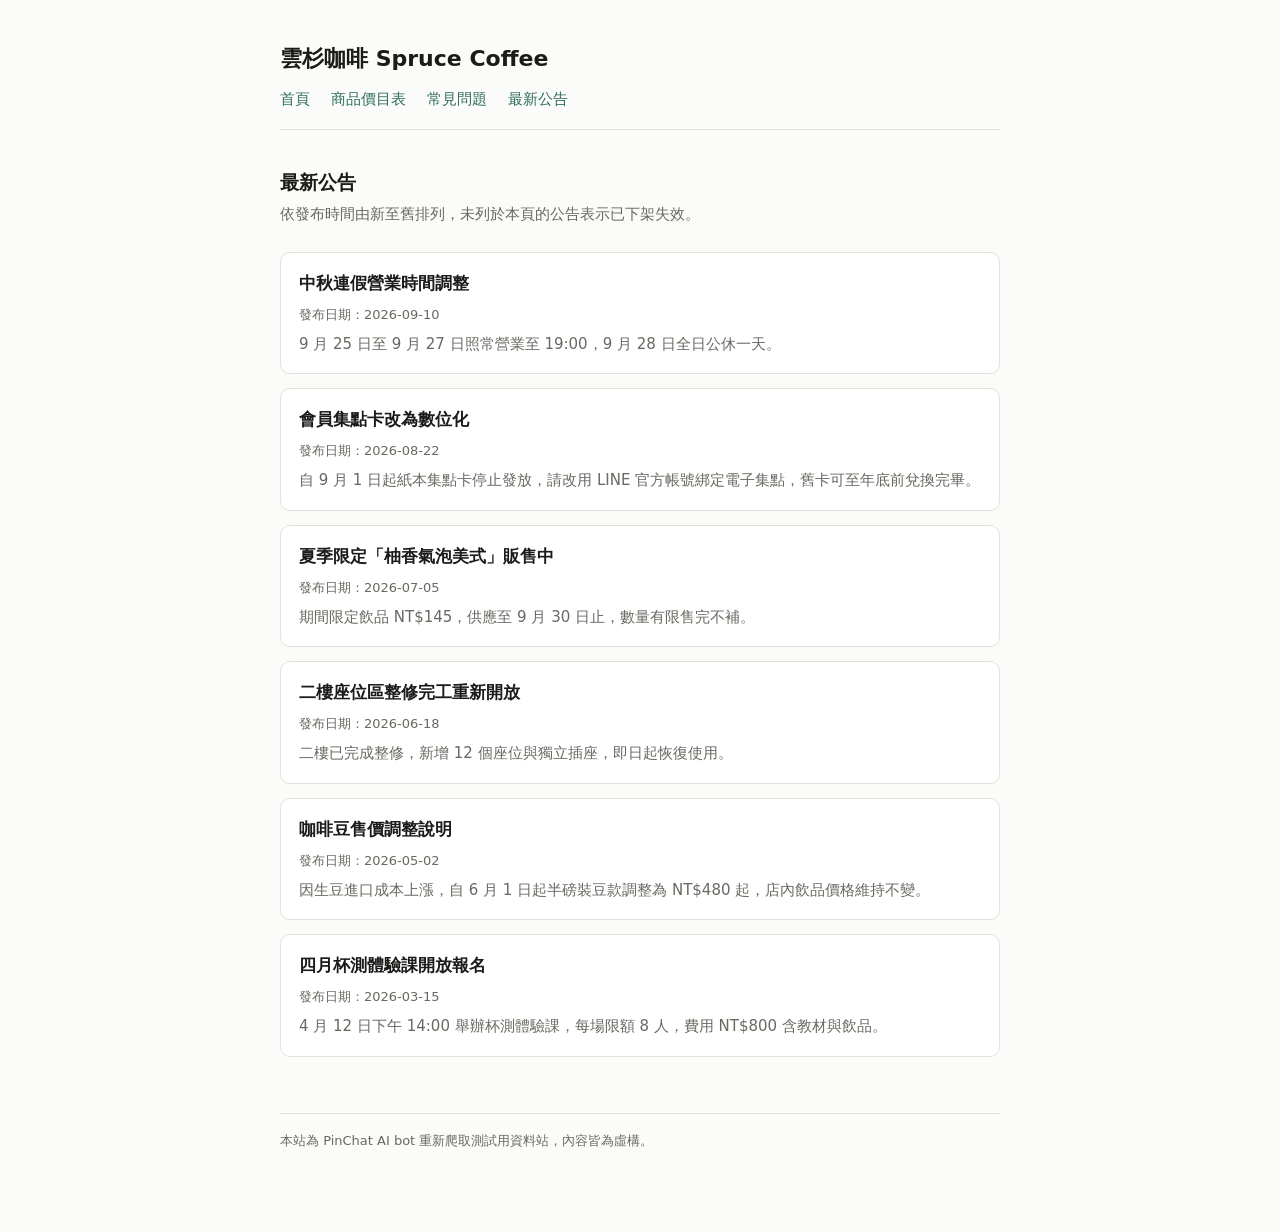
==== news.html @ 04fb1e8b "baseline: 雲杉咖啡測試站（商品/FAQ/公告）" ====
<!doctype html>
<html lang="zh-Hant">
<head>
<meta charset="utf-8">
<meta name="viewport" content="width=device-width,initial-scale=1">
<title>最新公告｜雲杉咖啡 Spruce Coffee</title>
<meta name="description" content="雲杉咖啡門市公告與活動訊息。">
<link rel="stylesheet" href="style.css">
</head>
<body>
<div class="wrap">
<header class="site">
  <h1>雲杉咖啡 Spruce Coffee</h1>
  <nav>
    <a href="./index.html">首頁</a>
    <a href="./products.html">商品價目表</a>
    <a href="./faq.html">常見問題</a>
    <a href="./news.html">最新公告</a>
  </nav>
</header>

<h2>最新公告</h2>
<p class="lead">依發布時間由新至舊排列，未列於本頁的公告表示已下架失效。</p>

<!-- ITEM:n-moon-festival -->
<article class="item" id="n-moon-festival">
  <h3>中秋連假營業時間調整</h3>
  <div class="meta">發布日期：2026-09-10</div>
  <p>9 月 25 日至 9 月 27 日照常營業至 19:00，9 月 28 日全日公休一天。</p>
</article>
<!-- /ITEM:n-moon-festival -->

<!-- ITEM:n-member-card -->
<article class="item" id="n-member-card">
  <h3>會員集點卡改為數位化</h3>
  <div class="meta">發布日期：2026-08-22</div>
  <p>自 9 月 1 日起紙本集點卡停止發放，請改用 LINE 官方帳號綁定電子集點，舊卡可至年底前兌換完畢。</p>
</article>
<!-- /ITEM:n-member-card -->

<!-- ITEM:n-summer-limited -->
<article class="item" id="n-summer-limited">
  <h3>夏季限定「柚香氣泡美式」販售中</h3>
  <div class="meta">發布日期：2026-07-05</div>
  <p>期間限定飲品 NT$145，供應至 9 月 30 日止，數量有限售完不補。</p>
</article>
<!-- /ITEM:n-summer-limited -->

<!-- ITEM:n-second-floor -->
<article class="item" id="n-second-floor">
  <h3>二樓座位區整修完工重新開放</h3>
  <div class="meta">發布日期：2026-06-18</div>
  <p>二樓已完成整修，新增 12 個座位與獨立插座，即日起恢復使用。</p>
</article>
<!-- /ITEM:n-second-floor -->

<!-- ITEM:n-bean-price -->
<article class="item" id="n-bean-price">
  <h3>咖啡豆售價調整說明</h3>
  <div class="meta">發布日期：2026-05-02</div>
  <p>因生豆進口成本上漲，自 6 月 1 日起半磅裝豆款調整為 NT$480 起，店內飲品價格維持不變。</p>
</article>
<!-- /ITEM:n-bean-price -->

<!-- ITEM:n-cupping -->
<article class="item" id="n-cupping">
  <h3>四月杯測體驗課開放報名</h3>
  <div class="meta">發布日期：2026-03-15</div>
  <p>4 月 12 日下午 14:00 舉辦杯測體驗課，每場限額 8 人，費用 NT$800 含教材與飲品。</p>
</article>
<!-- /ITEM:n-cupping -->

<footer>本站為 PinChat AI bot 重新爬取測試用資料站，內容皆為虛構。</footer>
</div>
</body>
</html>
---- style.css ----
:root { --bg:#fbfbf9; --fg:#1c1b19; --muted:#6b6862; --line:#e4e1da; --accent:#2f6f5e; }
* { box-sizing:border-box; }
body { margin:0; background:var(--bg); color:var(--fg);
  font-family:-apple-system,"PingFang TC","Noto Sans TC",system-ui,sans-serif; line-height:1.7; }
.wrap { max-width:760px; margin:0 auto; padding:40px 20px 80px; }
header.site { border-bottom:1px solid var(--line); padding-bottom:16px; margin-bottom:32px; }
header.site h1 { font-size:22px; margin:0 0 8px; }
nav a { color:var(--accent); text-decoration:none; margin-right:16px; font-size:15px; }
nav a:hover { text-decoration:underline; }
h2 { font-size:19px; margin:36px 0 4px; }
.lead { color:var(--muted); margin:0 0 24px; font-size:15px; }
.item { border:1px solid var(--line); border-radius:10px; padding:16px 18px; margin:0 0 14px; background:#fff; }
.item h3 { margin:0 0 6px; font-size:17px; }
.item .price { color:var(--accent); font-weight:600; font-size:16px; }
.item p { margin:6px 0 0; color:var(--muted); font-size:15px; }
.meta { font-size:13px; color:var(--muted); }
footer { margin-top:56px; border-top:1px solid var(--line); padding-top:16px; font-size:13px; color:var(--muted); }
code { background:#f0efea; padding:2px 5px; border-radius:4px; font-size:13px; }
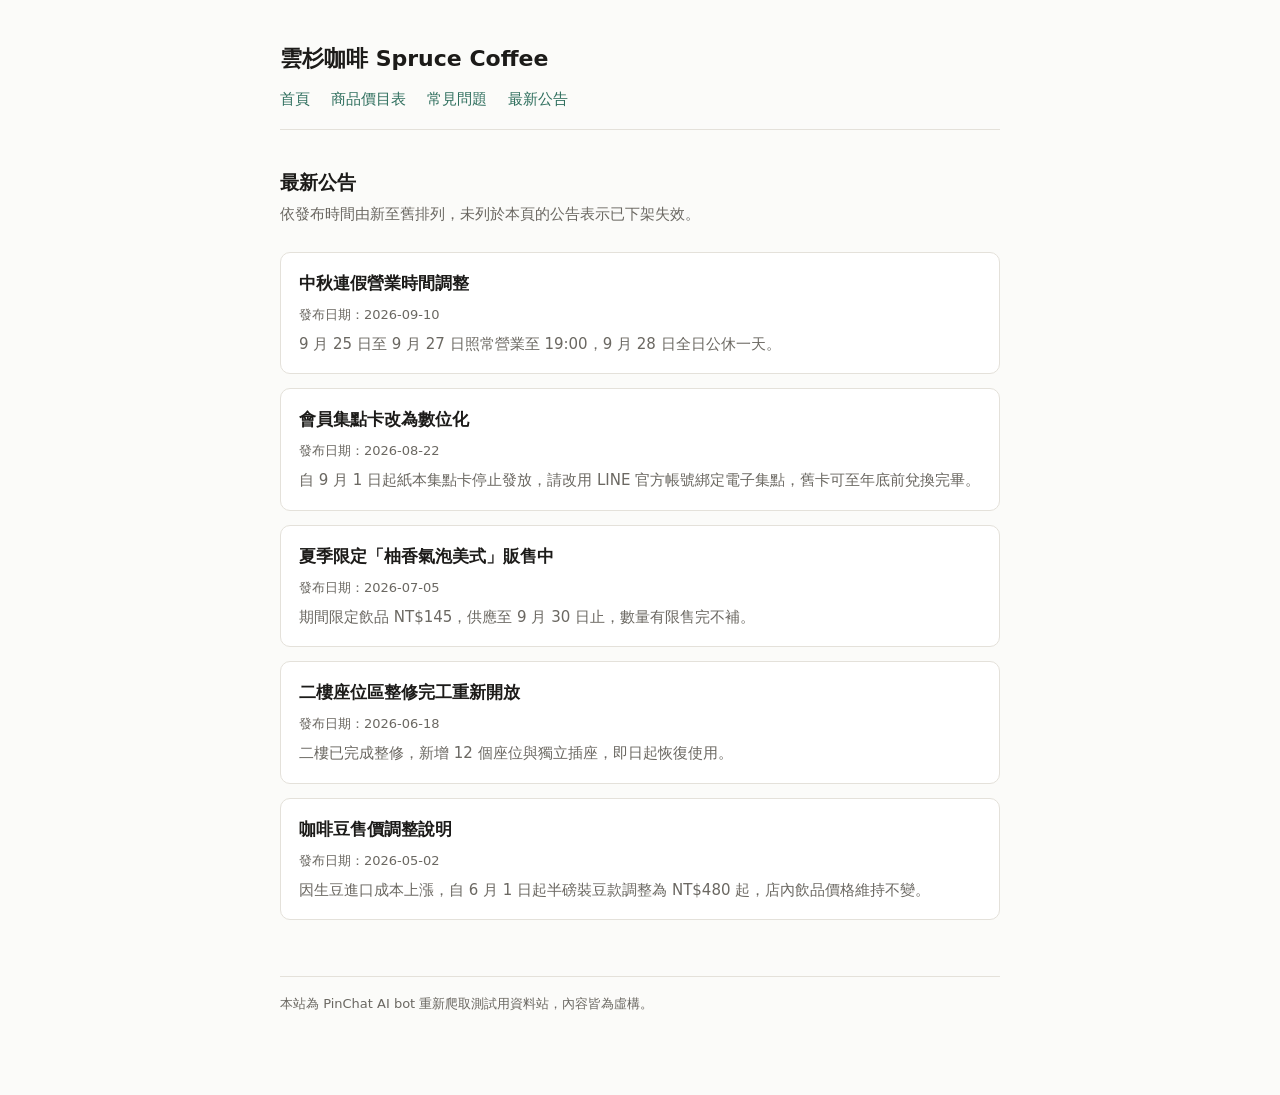
==== commit 6ac9ba96: "remove: p-matcha-latte q-delivery n-cupping" ====
--- a/news.html
+++ b/news.html
@@ -62,13 +62,6 @@
 </article>
 <!-- /ITEM:n-bean-price -->
 
-<!-- ITEM:n-cupping -->
-<article class="item" id="n-cupping">
-  <h3>四月杯測體驗課開放報名</h3>
-  <div class="meta">發布日期：2026-03-15</div>
-  <p>4 月 12 日下午 14:00 舉辦杯測體驗課，每場限額 8 人，費用 NT$800 含教材與飲品。</p>
-</article>
-<!-- /ITEM:n-cupping -->
 
 <footer>本站為 PinChat AI bot 重新爬取測試用資料站，內容皆為虛構。</footer>
 </div>
